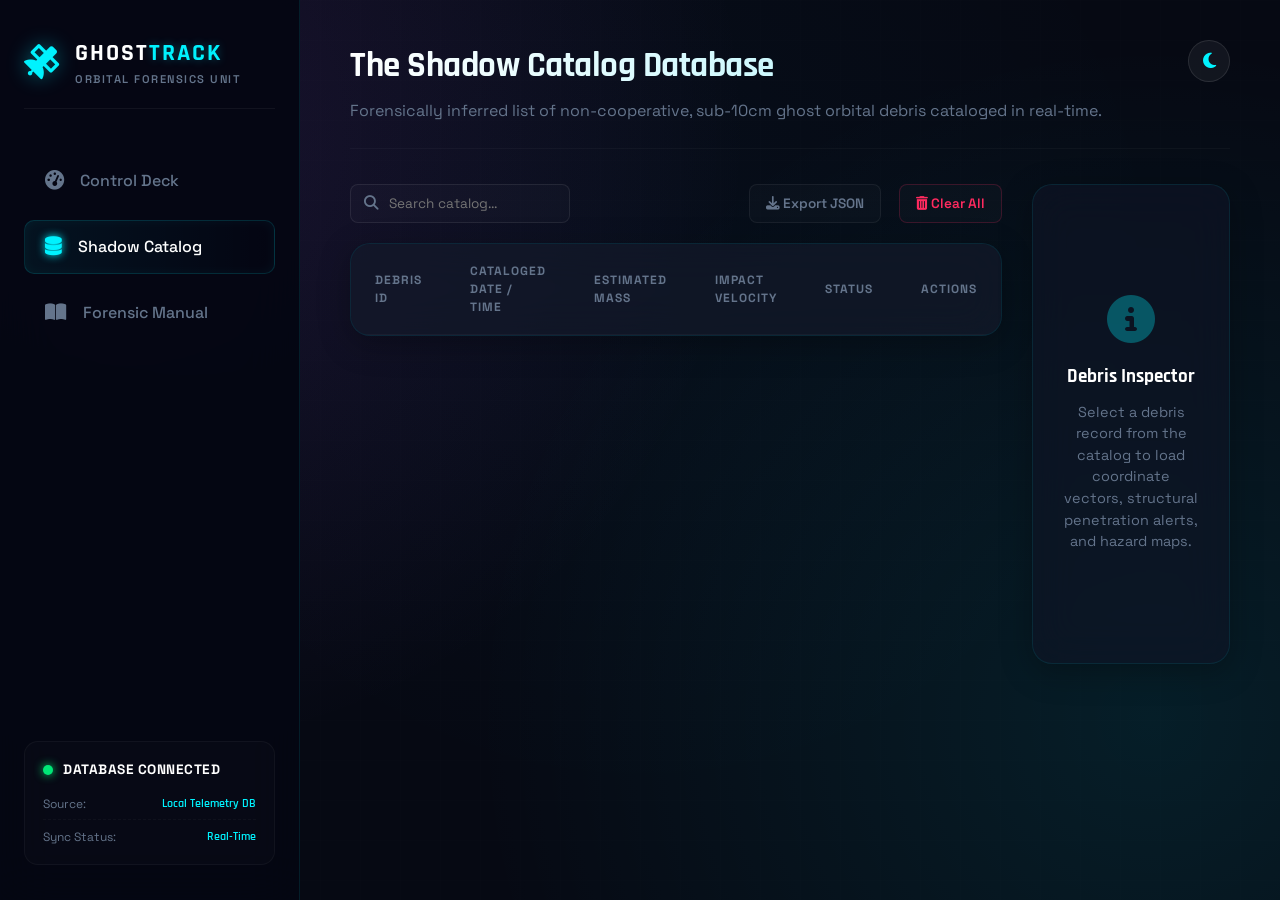
==== frontend/catalog.html @ d2152845 "feat: split prototype into distinct physical pages (index, catalog, manual) with entry transitions" ====
<!DOCTYPE html>
<html lang="en">
<head>
    <meta charset="UTF-8">
    <meta name="viewport" content="width=device-width, initial-scale=1.0">
    <title>GhostTrack // Shadow Catalog Database</title>
    <!-- Google Fonts -->
    <link rel="preconnect" href="https://fonts.googleapis.com">
    <link rel="preconnect" href="https://fonts.gstatic.com" crossorigin>
    <link href="https://fonts.googleapis.com/css2?family=Rajdhani:wght@500;600;700;900&family=Space+Grotesk:wght@300;400;500;600;700&display=swap" rel="stylesheet">
    <!-- FontAwesome Icons -->
    <link rel="stylesheet" href="https://cdnjs.cloudflare.com/ajax/libs/font-awesome/6.4.0/css/all.min.css">
    <!-- Custom Styles -->
    <link rel="stylesheet" href="style.css">
</head>
<body>
    <div class="app-container">
        <!-- Sidebar Navigation -->
        <aside class="sidebar">
            <div class="brand">
                <i class="fa-solid fa-satellite brand-icon"></i>
                <div class="brand-text">
                    <h1>GHOST<span>TRACK</span></h1>
                    <p>Orbital Forensics Unit</p>
                </div>
            </div>
            
            <nav class="nav-menu">
                <a href="index.html" class="nav-item" id="nav-dash"><i class="fa-solid fa-gauge-high"></i> Control Deck</a>
                <a href="catalog.html" class="nav-item active" id="nav-catalog"><i class="fa-solid fa-database"></i> Shadow Catalog</a>
                <a href="manual.html" class="nav-item" id="nav-manual"><i class="fa-solid fa-book-open"></i> Forensic Manual</a>
            </nav>
            
            <!-- Side Panel Status Indicators -->
            <div class="system-status-card">
                <div class="status-indicator">
                    <span class="pulse-dot"></span>
                    <span class="status-label">Database Connected</span>
                </div>
                <div class="meta-row">
                    <span class="meta-label">Source:</span>
                    <span class="meta-val">Local Telemetry DB</span>
                </div>
                <div class="meta-row">
                    <span class="meta-label">Sync Status:</span>
                    <span class="meta-val">Real-Time</span>
                </div>
            </div>
        </aside>

        <!-- Main Workspace -->
        <main class="main-content">
            <!-- Header Banner -->
            <header class="header">
                <div class="header-title">
                    <h2>The Shadow Catalog Database</h2>
                    <p>Forensically inferred list of non-cooperative, sub-10cm ghost orbital debris cataloged in real-time.</p>
                </div>
                <div class="header-actions">
                    <button id="theme-toggle" class="btn-theme-toggle" title="Toggle Light/Dark Theme">
                        <i class="fa-solid fa-moon"></i>
                    </button>
                </div>
            </header>

            <!-- Table and Detail Layout -->
            <div class="catalog-layout" style="display: grid; grid-template-columns: 1.8fr 1fr; gap: 30px;">
                <!-- Main Table Section -->
                <div class="catalog-section" style="display: flex; flex-direction: column; gap: 20px;">
                    <div class="catalog-header-bar" style="display: flex; justify-content: space-between; align-items: center; gap: 15px; flex-wrap: wrap;">
                        <div class="search-wrapper">
                            <i class="fa-solid fa-magnifying-glass"></i>
                            <input type="text" class="search-input" id="catalog-search" placeholder="Search catalog..." oninput="searchCatalog()">
                        </div>
                        <div class="catalog-actions" style="display: flex; gap: 10px;">
                            <button class="btn-secondary" onclick="exportCatalog()"><i class="fa-solid fa-download"></i> Export JSON</button>
                            <button class="btn-secondary btn-delete" onclick="clearCatalog()"><i class="fa-solid fa-trash-can"></i> Clear All</button>
                        </div>
                    </div>
                    
                    <div class="table-container card">
                        <table class="data-table">
                            <thead>
                                <tr>
                                    <th>Debris ID</th>
                                    <th>Cataloged Date / Time</th>
                                    <th>Estimated Mass</th>
                                    <th>Impact Velocity</th>
                                    <th>Status</th>
                                    <th>Actions</th>
                                </tr>
                            </thead>
                            <tbody id="catalog-body">
                                <!-- Populated dynamically -->
                            </tbody>
                        </table>
                    </div>
                </div>

                <!-- Inspection Detail Panel -->
                <div class="card detail-panel-card" id="detail-panel" style="padding: 28px; min-height: 480px; display: flex; flex-direction: column; justify-content: center; align-items: center; text-align: center; color: var(--color-text-muted); transition: all 0.3s ease;">
                    <i class="fa-solid fa-circle-info" style="font-size: 3rem; margin-bottom: 20px; color: var(--color-primary); opacity: 0.3;"></i>
                    <h3 style="font-family: var(--font-display); font-size: 1.2rem; color: var(--color-text-light); margin-bottom: 10px;">Debris Inspector</h3>
                    <p style="font-size: 0.9rem; max-width: 250px; line-height: 1.5;">Select a debris record from the catalog to load coordinate vectors, structural penetration alerts, and hazard maps.</p>
                </div>
            </div>
        </main>
    </div>
    
    <!-- Custom JS logic -->
    <script src="app.js"></script>
</body>
</html>
---- frontend/style.css ----
:root {
    --bg-color: #060913;          /* Cosmic Midnight Navy */
    --bg-grid: rgba(0, 242, 254, 0.015);
    --card-bg: rgba(14, 20, 38, 0.65); /* Distinct semi-transparent slate card */
    --card-border: rgba(0, 242, 254, 0.09);
    --card-border-hover: rgba(0, 242, 254, 0.3);
    
    --color-primary: #00f2fe;     /* Forensic Cyan */
    --color-secondary: #a855f7;   /* Orbit Purple */
    --color-accent: #ffb703;      /* Warning Gold */
    --color-danger: #ff2a5f;      /* Threat Crimson */
    --color-success: #05d9e8;     /* Tech Teal */
    --color-green: #00e676;       /* Safe Green */
    
    --color-text: #cbd5e1;        /* Slate 300 */
    --color-text-muted: #64748b;  /* Slate 500 */
    --color-text-light: #ffffff;  /* Pure White */
    
    --font-sans: 'Space Grotesk', sans-serif;
    --font-display: 'Rajdhani', sans-serif;
}

* {
    box-sizing: border-box;
    margin: 0;
    padding: 0;
}

body {
    background-color: var(--bg-color);
    background-image: 
        radial-gradient(circle at 10% 15%, rgba(168, 85, 247, 0.12) 0%, transparent 45%),
        radial-gradient(circle at 90% 80%, rgba(0, 242, 254, 0.09) 0%, transparent 50%),
        radial-gradient(circle at 50% 30%, rgba(14, 165, 233, 0.03) 0%, transparent 60%),
        linear-gradient(rgba(255, 255, 255, 0.003) 1px, transparent 1px),
        linear-gradient(90deg, rgba(255, 255, 255, 0.003) 1px, transparent 1px);
    background-size: 100% 100%, 100% 100%, 100% 100%, 40px 40px, 40px 40px;
    color: var(--color-text);
    font-family: var(--font-sans);
    overflow-x: hidden;
    min-height: 100vh;
    line-height: 1.5;
}

/* Scrollbar styling */
::-webkit-scrollbar {
    width: 8px;
    height: 8px;
}
::-webkit-scrollbar-track {
    background: rgba(3, 5, 12, 0.9);
}
::-webkit-scrollbar-thumb {
    background: rgba(0, 242, 254, 0.15);
    border-radius: 4px;
}
::-webkit-scrollbar-thumb:hover {
    background: rgba(0, 242, 254, 0.4);
}

.app-container {
    display: flex;
    min-height: 100vh;
}

/* Sidebar Styling */
.sidebar {
    width: 300px;
    background: rgba(5, 7, 18, 0.95);
    border-right: 1px solid rgba(0, 242, 254, 0.1);
    backdrop-filter: blur(25px);
    display: flex;
    flex-direction: column;
    padding: 35px 24px;
    flex-shrink: 0;
    z-index: 10;
}

.brand {
    display: flex;
    align-items: center;
    gap: 16px;
    margin-bottom: 45px;
    border-bottom: 1px solid rgba(255, 255, 255, 0.05);
    padding-bottom: 20px;
}

.brand-icon {
    font-size: 2.2rem;
    color: var(--color-primary);
    filter: drop-shadow(0 0 10px rgba(0, 242, 254, 0.4));
    animation: float 4s ease-in-out infinite;
}

.brand-text h1 {
    font-family: var(--font-display);
    font-size: 1.5rem;
    font-weight: 900;
    letter-spacing: 2px;
    color: var(--color-text-light);
}

.brand-text h1 span {
    color: var(--color-primary);
    text-shadow: 0 0 10px rgba(0, 242, 254, 0.3);
}

.brand-text p {
    font-size: 0.7rem;
    color: var(--color-text-muted);
    letter-spacing: 1.5px;
    text-transform: uppercase;
    font-weight: 600;
}

.nav-menu {
    display: flex;
    flex-direction: column;
    gap: 12px;
    flex-grow: 1;
}

.nav-item {
    display: flex;
    align-items: center;
    gap: 16px;
    padding: 14px 20px;
    color: var(--color-text-muted);
    text-decoration: none;
    font-weight: 500;
    border-radius: 10px;
    transition: all 0.3s cubic-bezier(0.4, 0, 0.2, 1);
    border: 1px solid transparent;
}

.nav-item:hover, .nav-item.active {
    color: var(--color-text-light);
    background: linear-gradient(90deg, rgba(0, 242, 254, 0.06) 0%, transparent 100%);
    border: 1px solid rgba(0, 242, 254, 0.15);
    box-shadow: inset 0 0 12px rgba(0, 242, 254, 0.05);
}

.nav-item.active i {
    color: var(--color-primary);
    filter: drop-shadow(0 0 4px var(--color-primary));
}

.nav-item i {
    font-size: 1.2rem;
    transition: transform 0.3s ease;
}

.nav-item:hover i {
    transform: translateX(3px);
    color: var(--color-primary);
}

/* System Status Dashboard Side Panel */
.system-status-card {
    background: rgba(255, 255, 255, 0.015);
    border: 1px solid rgba(255, 255, 255, 0.04);
    border-radius: 14px;
    padding: 18px;
    margin-top: 30px;
}

.status-indicator {
    display: flex;
    align-items: center;
    gap: 10px;
    margin-bottom: 15px;
}

.pulse-dot {
    width: 10px;
    height: 10px;
    background: var(--color-green);
    border-radius: 50%;
    box-shadow: 0 0 10px var(--color-green);
    animation: pulse 2s infinite;
}

.status-label {
    font-size: 0.85rem;
    font-weight: 700;
    color: var(--color-text-light);
    text-transform: uppercase;
    letter-spacing: 0.5px;
}

.meta-row {
    display: flex;
    justify-content: space-between;
    font-size: 0.75rem;
    margin-top: 8px;
    border-bottom: 1px dashed rgba(255, 255, 255, 0.03);
    padding-bottom: 6px;
}

.meta-row:last-child {
    border-bottom: none;
    padding-bottom: 0;
}

.meta-label {
    color: var(--color-text-muted);
}

.meta-val {
    color: var(--color-primary);
    font-family: var(--font-display);
    font-weight: 600;
}

/* Main Content Area */
.main-content {
    flex-grow: 1;
    padding: 40px 50px;
    overflow-y: auto;
    max-height: 100vh;
}

/* Header */
.header {
    display: flex;
    justify-content: space-between;
    align-items: flex-start;
    margin-bottom: 35px;
    border-bottom: 1px solid rgba(255, 255, 255, 0.03);
    padding-bottom: 25px;
}

.header-title h2 {
    font-family: var(--font-display);
    font-size: 2.2rem;
    color: var(--color-text-light);
    margin-bottom: 6px;
    font-weight: 700;
    letter-spacing: -0.5px;
    background: linear-gradient(120deg, #fff, #a5f3fc);
    -webkit-background-clip: text;
    -webkit-text-fill-color: transparent;
}

.header-title p {
    color: var(--color-text-muted);
    font-size: 1rem;
}

/* Simulation Controls Deck */
.control-deck {
    margin-bottom: 35px;
}

.deck-title {
    font-family: var(--font-display);
    font-size: 1.1rem;
    color: var(--color-text-light);
    margin-bottom: 15px;
    display: flex;
    align-items: center;
    gap: 10px;
    letter-spacing: 0.5px;
}

.deck-title i {
    color: var(--color-secondary);
}

.simulation-modes {
    display: grid;
    grid-template-columns: repeat(3, 1fr);
    gap: 20px;
}

.mode-card {
    background: var(--card-bg);
    border: 1px solid var(--card-border);
    border-radius: 16px;
    padding: 20px;
    cursor: pointer;
    transition: all 0.3s cubic-bezier(0.4, 0, 0.2, 1);
    display: flex;
    flex-direction: column;
    justify-content: space-between;
    position: relative;
    overflow: hidden;
}

.mode-card::before {
    content: '';
    position: absolute;
    top: 0;
    left: 0;
    width: 100%;
    height: 3px;
    background: transparent;
    transition: background 0.3s ease;
}

.mode-card.active::before {
    background: linear-gradient(90deg, var(--color-primary), var(--color-secondary));
}

.mode-card:hover {
    border-color: rgba(0, 242, 254, 0.4);
    transform: translateY(-3px);
    box-shadow: 0 10px 25px rgba(0, 242, 254, 0.05);
}

.mode-card.active {
    border-color: rgba(0, 242, 254, 0.6);
    box-shadow: 0 12px 30px rgba(0, 242, 254, 0.08);
}

.mode-header {
    display: flex;
    justify-content: space-between;
    align-items: center;
    margin-bottom: 12px;
}

.mode-header h4 {
    font-family: var(--font-display);
    font-size: 1.05rem;
    color: var(--color-text-light);
    font-weight: 700;
}

.mode-icon {
    font-size: 1.3rem;
    color: var(--color-text-muted);
    transition: color 0.3s ease;
}

.mode-card:hover .mode-icon, .mode-card.active .mode-icon {
    color: var(--color-primary);
}

.mode-card p {
    font-size: 0.8rem;
    color: var(--color-text-muted);
    margin-bottom: 20px;
    min-height: 48px;
}

.mode-meta {
    font-size: 0.75rem;
    display: flex;
    justify-content: space-between;
    border-top: 1px solid rgba(255, 255, 255, 0.05);
    padding-top: 12px;
}

.mode-meta span {
    font-weight: 600;
}

.mode-btn {
    width: 100%;
    margin-top: 15px;
    background: rgba(0, 242, 254, 0.06);
    border: 1px solid rgba(0, 242, 254, 0.2);
    color: var(--color-primary);
    padding: 10px;
    border-radius: 8px;
    font-weight: 600;
    cursor: pointer;
    font-family: var(--font-sans);
    transition: all 0.2s ease;
}

.mode-card.active .mode-btn {
    background: linear-gradient(135deg, var(--color-primary), var(--color-secondary));
    color: #000;
    border: none;
}

.mode-card:hover .mode-btn {
    border-color: var(--color-primary);
}

/* Dashboard Grid */
.dashboard-grid {
    display: grid;
    grid-template-columns: repeat(12, 1fr);
    gap: 30px;
    margin-bottom: 45px;
}

.card {
    background: var(--card-bg);
    border: 1px solid var(--card-border);
    border-radius: 20px;
    backdrop-filter: blur(20px);
    box-shadow: 0 8px 32px 0 rgba(0, 0, 0, 0.28);
    transition: all 0.3s cubic-bezier(0.4, 0, 0.2, 1);
    display: flex;
    flex-direction: column;
    overflow: hidden;
}

.card:hover {
    border-color: var(--card-border-hover);
    box-shadow: 0 10px 30px rgba(0, 242, 254, 0.05);
}

.card-header {
    padding: 22px 28px;
    border-bottom: 1px solid rgba(255, 255, 255, 0.05);
    display: flex;
    justify-content: space-between;
    align-items: center;
}

.card-header h3 {
    font-family: var(--font-display);
    font-size: 1.1rem;
    color: var(--color-text-light);
    display: flex;
    align-items: center;
    gap: 12px;
    letter-spacing: 0.5px;
    font-weight: 700;
}

.card-header h3 i {
    color: var(--color-primary);
}

.card-body {
    padding: 28px;
    flex-grow: 1;
}

/* Grid Sizes */
.card-telemetry {
    grid-column: span 7;
}

.card-inference {
    grid-column: span 5;
}

.card-map {
    grid-column: span 8;
}

.card-alerts {
    grid-column: span 4;
}

/* Telemetry styles */
.tag-status {
    background: rgba(5, 217, 232, 0.1);
    color: var(--color-success);
    border: 1px solid rgba(5, 217, 232, 0.2);
    font-size: 0.7rem;
    padding: 4px 12px;
    border-radius: 20px;
    font-weight: 700;
    text-transform: uppercase;
    letter-spacing: 1px;
}

.telemetry-grid {
    display: grid;
    grid-template-columns: repeat(3, 1fr);
    gap: 16px;
}

.telemetry-item {
    background: rgba(14, 20, 38, 0.45);
    border: 1px solid rgba(255, 255, 255, 0.05);
    padding: 16px;
    border-radius: 12px;
    display: flex;
    flex-direction: column;
    gap: 8px;
    transition: all 0.2s ease;
}

.telemetry-item:hover {
    background: rgba(14, 20, 38, 0.7);
    border-color: var(--color-primary);
    box-shadow: 0 4px 16px rgba(0, 242, 254, 0.15);
    transform: translateY(-2px);
}

.tele-label {
    font-size: 0.72rem;
    color: var(--color-text-muted);
    font-weight: 600;
    letter-spacing: 0.5px;
    text-transform: uppercase;
}

.tele-val {
    font-family: var(--font-display);
    font-size: 1.15rem;
    color: var(--color-text-light);
    font-weight: 700;
}

/* Inference Solver widgets */
.tag-model {
    background: rgba(157, 78, 221, 0.1);
    color: var(--color-secondary);
    border: 1px solid rgba(157, 78, 221, 0.2);
    font-size: 0.7rem;
    padding: 4px 12px;
    border-radius: 20px;
    font-weight: 700;
}

.inference-stats {
    display: flex;
    flex-direction: column;
    gap: 20px;
    margin-bottom: 24px;
}

.stat-box {
    background: rgba(255, 255, 255, 0.01);
    border: 1px solid rgba(255, 255, 255, 0.03);
    padding: 20px 24px;
    border-radius: 14px;
    position: relative;
    overflow: hidden;
    display: flex;
    justify-content: space-between;
    align-items: center;
}

.stat-box::before {
    content: '';
    position: absolute;
    top: 0;
    left: 0;
    width: 4px;
    height: 100%;
    background: linear-gradient(to bottom, var(--color-primary), var(--color-secondary));
}

.stat-info {
    display: flex;
    flex-direction: column;
    gap: 4px;
}

.stat-header {
    font-size: 0.8rem;
    color: var(--color-text-muted);
    font-weight: 600;
    text-transform: uppercase;
}

.stat-value {
    font-family: var(--font-display);
    font-size: 2rem;
    font-weight: 900;
    color: var(--color-text-light);
}

.ground-truth-val {
    font-size: 0.78rem;
    color: var(--color-accent);
    font-weight: 500;
}

.stat-icon {
    font-size: 2.2rem;
    color: rgba(255, 255, 255, 0.03);
    position: absolute;
    right: 20px;
    pointer-events: none;
    transition: color 0.3s ease;
}

.stat-box:hover .stat-icon {
    color: rgba(0, 242, 254, 0.08);
}

.inference-accuracy {
    background: rgba(0, 242, 254, 0.03);
    border: 1px solid rgba(0, 242, 254, 0.1);
    padding: 16px;
    border-radius: 12px;
    text-align: center;
    font-size: 0.95rem;
    font-weight: 600;
    display: flex;
    align-items: center;
    justify-content: center;
    gap: 8px;
}

.inference-accuracy .pct {
    color: var(--color-primary);
    font-family: var(--font-display);
    font-weight: 800;
    font-size: 1.2rem;
    text-shadow: 0 0 10px rgba(0, 242, 254, 0.2);
}

/* Orbit Path Map and Chart */
.chart-container {
    height: 380px;
    position: relative;
}

.legend-dot {
    display: inline-block;
    width: 9px;
    height: 9px;
    border-radius: 50%;
    margin-right: 6px;
}

.legend-dot.nominal-dot {
    background-color: var(--color-primary);
    box-shadow: 0 0 8px var(--color-primary);
}

.legend-dot.cloud-dot {
    background-color: rgba(157, 78, 221, 0.6);
}

.card-tools {
    display: flex;
    align-items: center;
    font-size: 0.8rem;
    color: var(--color-text-muted);
}

/* Collision Avoidance Alert Panel */
.alerts-list {
    display: flex;
    flex-direction: column;
    gap: 16px;
    max-height: 380px;
    overflow-y: auto;
    padding-right: 5px;
}

.alert-item {
    background: rgba(255, 42, 95, 0.03);
    border: 1px solid rgba(255, 42, 95, 0.12);
    border-radius: 12px;
    padding: 16px;
    position: relative;
    transition: all 0.2s ease;
}

.alert-item:hover {
    border-color: rgba(255, 42, 95, 0.3);
    background: rgba(255, 42, 95, 0.06);
}

.alert-item::before {
    content: '';
    position: absolute;
    top: 0;
    left: 0;
    width: 4px;
    height: 100%;
    background-color: var(--color-danger);
    border-radius: 12px 0 0 12px;
}

.alert-header {
    display: flex;
    justify-content: space-between;
    font-weight: 700;
    font-family: var(--font-display);
    font-size: 0.9rem;
    color: var(--color-text-light);
    margin-bottom: 6px;
}

.alert-target {
    display: flex;
    align-items: center;
    gap: 8px;
}

.alert-target i {
    color: var(--color-danger);
    animation: flash 1.5s infinite;
}

.alert-distance {
    color: var(--color-danger);
}

.alert-body {
    font-size: 0.78rem;
    color: var(--color-text-muted);
    margin-bottom: 10px;
}

.alert-coords {
    background: rgba(0, 0, 0, 0.2);
    border-radius: 6px;
    padding: 8px;
    font-family: var(--font-display);
    font-size: 0.72rem;
    color: var(--color-primary);
    display: flex;
    justify-content: space-between;
}

.no-alerts {
    display: flex;
    flex-direction: column;
    align-items: center;
    justify-content: center;
    text-align: center;
    color: var(--color-text-muted);
    height: 100%;
    padding: 40px 20px;
    gap: 12px;
}

.no-alerts i {
    font-size: 2.5rem;
    color: var(--color-green);
    opacity: 0.5;
}

/* Shadow Catalog Section */
.section {
    margin-top: 45px;
}

.section-header {
    display: flex;
    justify-content: space-between;
    align-items: flex-end;
    margin-bottom: 25px;
}

.section-header-title h2 {
    font-family: var(--font-display);
    font-size: 1.6rem;
    color: var(--color-text-light);
    margin-bottom: 6px;
    font-weight: 700;
}

.section-header-title p {
    color: var(--color-text-muted);
    font-size: 0.95rem;
}

.catalog-actions {
    display: flex;
    gap: 15px;
    align-items: center;
}

.search-wrapper {
    position: relative;
}

.search-wrapper i {
    position: absolute;
    left: 14px;
    top: 50%;
    transform: translateY(-50%);
    color: var(--color-text-muted);
    font-size: 0.9rem;
}

.search-input {
    background: rgba(255, 255, 255, 0.02);
    border: 1px solid rgba(255, 255, 255, 0.08);
    color: var(--color-text-light);
    padding: 10px 16px 10px 38px;
    border-radius: 8px;
    font-family: var(--font-sans);
    font-size: 0.85rem;
    outline: none;
    transition: all 0.3s ease;
    width: 220px;
}

.search-input:focus {
    border-color: rgba(0, 242, 254, 0.4);
    background: rgba(255, 255, 255, 0.04);
    box-shadow: 0 0 10px rgba(0, 242, 254, 0.1);
    width: 280px;
}

.btn-secondary {
    background: rgba(255, 255, 255, 0.02);
    border: 1px solid rgba(255, 255, 255, 0.06);
    color: var(--color-text-muted);
    padding: 10px 16px;
    border-radius: 8px;
    font-weight: 600;
    cursor: pointer;
    font-size: 0.85rem;
    transition: all 0.2s ease;
    font-family: var(--font-sans);
}

.btn-secondary:hover {
    color: var(--color-text-light);
    background: rgba(255, 255, 255, 0.05);
    border-color: rgba(255, 255, 255, 0.12);
}

.table-container {
    overflow: hidden;
}

.data-table {
    width: 100%;
    border-collapse: collapse;
    text-align: left;
}

.data-table th, .data-table td {
    padding: 18px 24px;
}

.data-table th {
    background: rgba(255, 255, 255, 0.015);
    color: var(--color-text-muted);
    font-size: 0.75rem;
    text-transform: uppercase;
    letter-spacing: 1px;
    font-weight: 700;
    border-bottom: 1px solid rgba(255, 255, 255, 0.05);
}

.data-table td {
    border-bottom: 1px solid rgba(255, 255, 255, 0.02);
    font-size: 0.88rem;
    color: var(--color-text);
}

.data-table tbody tr {
    transition: all 0.2s ease;
}

.data-table tbody tr:hover {
    background: rgba(0, 242, 254, 0.02);
}

.badge {
    padding: 4px 10px;
    border-radius: 4px;
    font-size: 0.72rem;
    font-weight: 700;
    text-transform: uppercase;
    letter-spacing: 0.5px;
}

.badge-cataloged {
    background: rgba(0, 242, 254, 0.08);
    color: var(--color-primary);
    border: 1px solid rgba(0, 242, 254, 0.15);
}

.table-btn {
    background: none;
    border: 1px solid rgba(0, 242, 254, 0.25);
    color: var(--color-primary);
    padding: 6px 14px;
    border-radius: 6px;
    font-size: 0.8rem;
    font-weight: 600;
    cursor: pointer;
    transition: all 0.2s ease;
}

.table-btn:hover {
    background: var(--color-primary);
    color: #03050c;
    box-shadow: 0 0 10px rgba(0, 242, 254, 0.3);
}

.btn-delete {
    color: var(--color-danger);
    border-color: rgba(255, 42, 95, 0.2);
    margin-left: 8px;
}

.btn-delete:hover {
    background: var(--color-danger);
    color: #fff;
    box-shadow: 0 0 10px rgba(255, 42, 95, 0.3);
}

/* Operations Manual Section styling */
.manual-grid {
    display: grid;
    grid-template-columns: repeat(2, 1fr);
    gap: 30px;
}

.manual-card {
    background: var(--card-bg);
    border: 1px solid var(--card-border);
    border-radius: 20px;
    padding: 28px;
}

.manual-card h3 {
    font-family: var(--font-display);
    font-size: 1.1rem;
    color: var(--color-text-light);
    margin-bottom: 15px;
    display: flex;
    align-items: center;
    gap: 12px;
}

.manual-card h3 i {
    color: var(--color-primary);
}

.manual-card p {
    font-size: 0.9rem;
    color: var(--color-text-muted);
    line-height: 1.6;
    margin-bottom: 15px;
}

.manual-card ul {
    list-style-position: inside;
    margin-top: 10px;
}

.manual-card li {
    font-size: 0.85rem;
    color: var(--color-text);
    margin-bottom: 8px;
}

.manual-card li strong {
    color: var(--color-primary);
}

/* Animations */
@keyframes pulse {
    0% {
        box-shadow: 0 0 0 0 rgba(0, 230, 118, 0.4);
    }
    70% {
        box-shadow: 0 0 0 10px rgba(0, 230, 118, 0);
    }
    100% {
        box-shadow: 0 0 0 0 rgba(0, 230, 118, 0);
    }
}

@keyframes flash {
    0%, 100% { opacity: 1; }
    50% { opacity: 0.3; }
}

@keyframes float {
    0% {
        transform: translateY(0px) rotate(0deg);
    }
    50% {
        transform: translateY(-6px) rotate(3deg);
    }
    100% {
        transform: translateY(0px) rotate(0deg);
    }
}

/* Responsive Grid styling */
@media (max-width: 1400px) {
    .dashboard-grid {
        gap: 20px;
    }
    .card-telemetry {
        grid-column: span 12;
    }
    .card-inference {
        grid-column: span 12;
    }
    .card-map {
        grid-column: span 12;
    }
    .card-alerts {
        grid-column: span 12;
    }
    .simulation-modes {
        grid-template-columns: 1fr;
    }
}

@media (max-width: 900px) {
    .app-container {
        flex-direction: column;
    }
    .sidebar {
        width: 100%;
        border-right: none;
        border-bottom: 1px solid rgba(0, 242, 254, 0.1);
        padding: 20px;
    }
    .main-content {
        padding: 20px;
    }
    .header {
        flex-direction: column;
        gap: 15px;
    }
}

/* 3D Orbit Globe HUD and Viewport styling */
#globe-canvas-wrapper canvas {
    display: block;
    width: 100%;
    height: 100%;
    cursor: grab;
}
#globe-canvas-wrapper canvas:active {
    cursor: grabbing;
}

.diag-header-row {
    display: flex;
    justify-content: space-between;
    gap: 12px;
    margin-bottom: 12px;
}

.diag-meta-box {
    background: rgba(255, 255, 255, 0.015);
    border: 1px solid rgba(255, 255, 255, 0.04);
    padding: 10px;
    border-radius: 8px;
    flex: 1;
    text-align: center;
    display: flex;
    flex-direction: column;
    gap: 2px;
}

.diag-meta-box .meta-label {
    font-size: 0.68rem;
    color: var(--color-text-muted);
    text-transform: uppercase;
}

.diag-meta-box .meta-val {
    font-family: var(--font-display);
    font-size: 1rem;
    font-weight: 700;
}

/* --- LIGHT THEME STYLING --- */
body.light-theme {
    --bg-color: #f1f5f9;
    --bg-grid: rgba(99, 102, 241, 0.03);
    --card-bg: rgba(255, 255, 255, 0.9);
    --card-border: rgba(99, 102, 241, 0.15);
    --card-border-hover: rgba(99, 102, 241, 0.4);
    
    --color-primary: #4f46e5;     /* Modern Indigo */
    --color-secondary: #8b5cf6;   /* Royal Purple */
    --color-accent: #d97706;      /* Deep Gold */
    --color-danger: #e11d48;      /* Rose Crimson */
    --color-success: #0d9488;     /* Tech Teal */
    --color-green: #16a34a;       /* Safe Green */
    
    --color-text: #334155;        /* Slate 700 */
    --color-text-muted: #64748b;  /* Slate 500 */
    --color-text-light: #0f172a;  /* Slate 900 */

    background-image: 
        radial-gradient(circle at 20% 30%, rgba(139, 92, 246, 0.04) 0%, transparent 40%),
        radial-gradient(circle at 80% 70%, rgba(79, 70, 229, 0.04) 0%, transparent 45%),
        linear-gradient(rgba(0, 0, 0, 0.015) 1px, transparent 1px),
        linear-gradient(90deg, rgba(0, 0, 0, 0.015) 1px, transparent 1px);
}

body.light-theme .sidebar {
    background: rgba(255, 255, 255, 0.95);
    border-right: 1px solid rgba(79, 70, 229, 0.15);
}

body.light-theme .system-status-card {
    background: rgba(0, 0, 0, 0.015);
    border: 1px solid rgba(0, 0, 0, 0.05);
}

body.light-theme .meta-row {
    border-bottom-color: rgba(0, 0, 0, 0.05);
}

body.light-theme .nav-item:hover, body.light-theme .nav-item.active {
    background: linear-gradient(90deg, rgba(79, 70, 229, 0.06) 0%, transparent 100%);
    border-color: rgba(79, 70, 229, 0.15);
    box-shadow: inset 0 0 12px rgba(79, 70, 229, 0.05);
}

body.light-theme .header {
    border-bottom-color: rgba(0, 0, 0, 0.05);
}

body.light-theme .header-title h2 {
    background: linear-gradient(120deg, #0f172a, #3b82f6);
    -webkit-background-clip: text;
    -webkit-text-fill-color: transparent;
}

body.light-theme .structural-widget {
    background: rgba(0, 0, 0, 0.015);
    border: 1px solid rgba(0, 0, 0, 0.04);
}

body.light-theme .structural-illustration {
    background: #f8fafc;
    border-color: rgba(0, 0, 0, 0.05);
}

body.light-theme .alert-coords {
    background: rgba(0, 0, 0, 0.03);
}

body.light-theme .search-input {
    background: rgba(0, 0, 0, 0.02);
    border-color: rgba(0, 0, 0, 0.08);
    color: #0f172a;
}

body.light-theme .search-input:focus {
    border-color: rgba(79, 70, 229, 0.4);
    background: rgba(0, 0, 0, 0.04);
    box-shadow: 0 0 10px rgba(79, 70, 229, 0.1);
}

body.light-theme .btn-secondary {
    background: rgba(0, 0, 0, 0.02);
    border-color: rgba(0, 0, 0, 0.06);
    color: var(--color-text-muted);
}

body.light-theme .btn-secondary:hover {
    color: #0f172a;
    background: rgba(0, 0, 0, 0.05);
    border-color: rgba(0, 0, 0, 0.12);
}

body.light-theme .data-table th {
    background: rgba(0, 0, 0, 0.015);
    border-bottom-color: rgba(0, 0, 0, 0.05);
}

body.light-theme .data-table td {
    border-bottom-color: rgba(0, 0, 0, 0.02);
}

body.light-theme .data-table tbody tr:hover {
    background: rgba(79, 70, 229, 0.02);
}

body.light-theme .table-btn:hover {
    color: #ffffff;
    box-shadow: 0 0 10px rgba(79, 70, 229, 0.3);
}

/* Theme Toggle Button Style */
.btn-theme-toggle {
    background: rgba(255, 255, 255, 0.05);
    border: 1px solid rgba(255, 255, 255, 0.1);
    color: var(--color-primary);
    width: 42px;
    height: 42px;
    border-radius: 50%;
    cursor: pointer;
    display: flex;
    align-items: center;
    justify-content: center;
    font-size: 1.1rem;
    transition: all 0.3s cubic-bezier(0.4, 0, 0.2, 1);
}

.btn-theme-toggle:hover {
    transform: scale(1.06) rotate(15deg);
    background: rgba(0, 242, 254, 0.15);
    border-color: var(--color-primary);
    box-shadow: 0 0 12px rgba(0, 242, 254, 0.3);
}

body.light-theme .btn-theme-toggle {
    background: rgba(0, 0, 0, 0.05);
    border-color: rgba(0, 0, 0, 0.1);
    color: var(--color-primary);
}

body.light-theme .btn-theme-toggle:hover {
    background: rgba(79, 70, 229, 0.15);
    box-shadow: 0 0 12px rgba(79, 70, 229, 0.3);
}

/* Custom 2D / 3D Visualizer Toggle styles */
.toggle-view-btn {
    transition: all 0.2s ease;
}
.toggle-view-btn:hover {
    opacity: 0.85;
}
body.light-theme .view-toggles {
    background: rgba(0,0,0,0.05) !important;
    border-color: rgba(0,0,0,0.05) !important;
}

/* --- LIGHT MODE VIBRANCY AND COLOR OVERRIDES --- */
#3d-globe-container {
    background: #02040a;
}

body.light-theme #3d-globe-container {
    background: radial-gradient(circle at center, #f1f5f9 0%, #e2e8f0 100%) !important;
    border: 1px solid rgba(79, 70, 229, 0.1);
}

body.light-theme .hud-overlay {
    background: rgba(255, 255, 255, 0.95) !important;
    border-color: rgba(79, 70, 229, 0.15) !important;
    box-shadow: 0 4px 15px rgba(0, 0, 0, 0.06);
}

body.light-theme .hud-overlay span {
    color: #1e293b !important;
}

body.light-theme .card-header {
    background: linear-gradient(90deg, rgba(79, 70, 229, 0.04), transparent 100%) !important;
    border-bottom-color: rgba(79, 70, 229, 0.1) !important;
}

body.light-theme .card {
    background: rgba(255, 255, 255, 0.85) !important;
    border-color: rgba(99, 102, 241, 0.15) !important;
    box-shadow: 0 8px 30px rgba(99, 102, 241, 0.06) !important;
}

body.light-theme .card:hover {
    border-color: rgba(99, 102, 241, 0.35) !important;
    box-shadow: 0 12px 35px rgba(99, 102, 241, 0.12) !important;
}

body.light-theme .telemetry-item {
    background: rgba(255, 255, 255, 0.6) !important;
    border-color: rgba(99, 102, 241, 0.08) !important;
}

body.light-theme .telemetry-item:hover {
    background: #ffffff !important;
    border-color: var(--color-primary) !important;
    box-shadow: 0 4px 15px rgba(79, 70, 229, 0.1) !important;
}

body.light-theme .stat-box {
    background: rgba(255, 255, 255, 0.65) !important;
    border-color: rgba(99, 102, 241, 0.08) !important;
}

body.light-theme .stat-box::before {
    background: linear-gradient(to bottom, var(--color-primary), var(--color-secondary)) !important;
}

body.light-theme .manual-card {
    background: rgba(255, 255, 255, 0.75) !important;
    border-color: rgba(99, 102, 241, 0.12) !important;
    box-shadow: 0 4px 20px rgba(99, 102, 241, 0.04);
}

/* Page Entry Animations */
@keyframes fadeInSlide {
    from {
        opacity: 0;
        transform: translateY(15px);
    }
    to {
        opacity: 1;
        transform: translateY(0);
    }
}

.main-content {
    animation: fadeInSlide 0.6s cubic-bezier(0.16, 1, 0.3, 1) forwards;
}
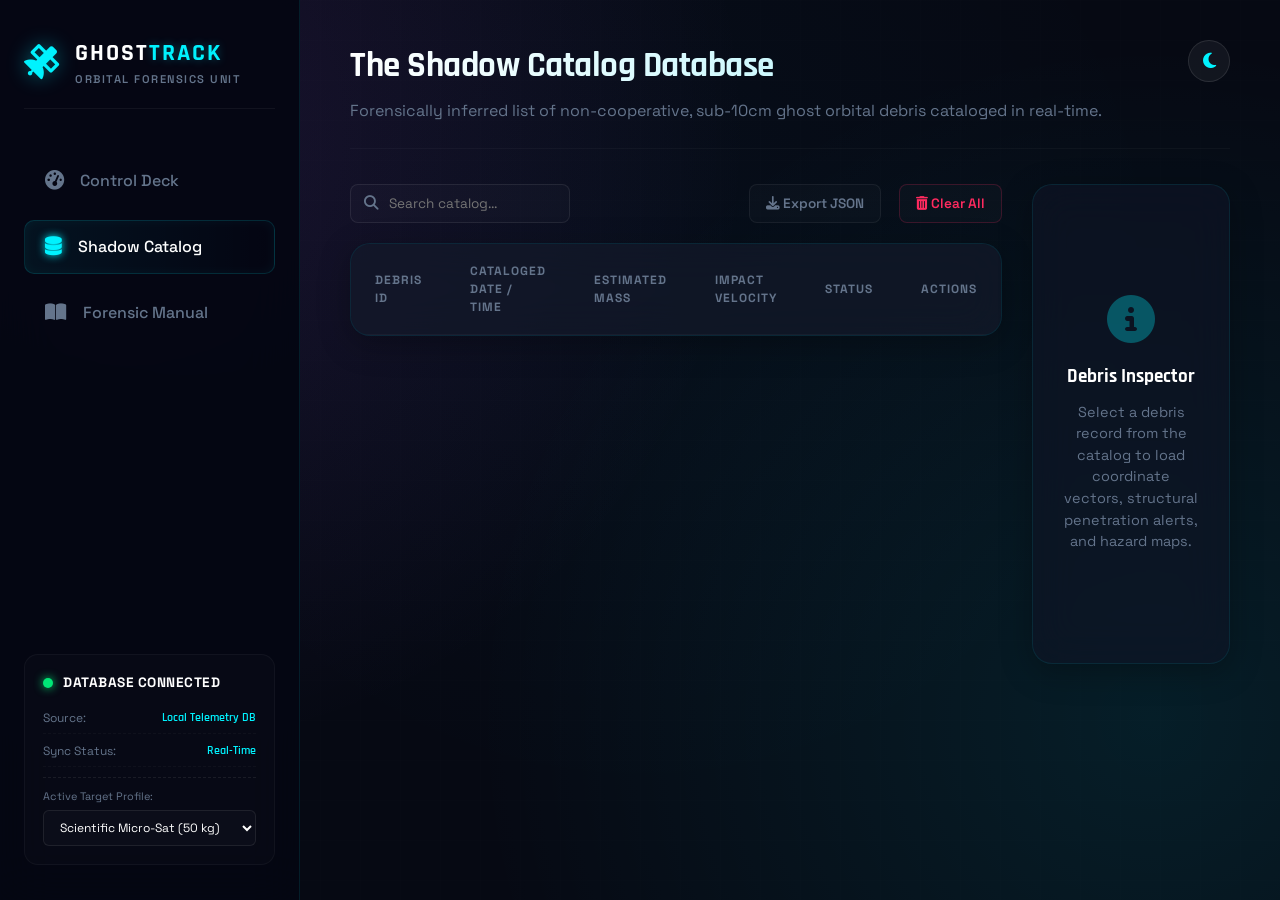
==== commit f7136798: "feat: implement manual Forensic Sandbox, dynamic Satellite Profiles, and Threat Level badges" ====
--- a/frontend/catalog.html
+++ b/frontend/catalog.html
@@ -44,6 +44,15 @@
                 <div class="meta-row">
                     <span class="meta-label">Sync Status:</span>
                     <span class="meta-val">Real-Time</span>
+                </div>
+                <div class="meta-row" style="flex-direction: column; align-items: stretch; gap: 6px; padding-top: 10px; margin-top: 10px; border-top: 1px dashed rgba(255,255,255,0.08);">
+                    <span class="meta-label" style="font-size: 0.68rem;">Active Target Profile:</span>
+                    <select id="sat-profile-select" onchange="changeSatelliteProfile()" class="theme-select" style="background: rgba(255,255,255,0.02); border: 1px solid rgba(255,255,255,0.08); color: var(--color-text-light); padding: 8px 12px; border-radius: 6px; font-family: var(--font-sans); font-size: 0.75rem; outline: none; cursor: pointer; transition: all 0.3s;">
+                        <option value="micro_sat">Scientific Micro-Sat (50 kg)</option>
+                        <option value="iss">Space Station (450 Tons)</option>
+                        <option value="comms_sat">Communications Sat (2 Tons)</option>
+                        <option value="cube_sat">CubeSat (4 kg)</option>
+                    </select>
                 </div>
             </div>
         </aside>
@@ -108,6 +117,6 @@
     </div>
     
     <!-- Custom JS logic -->
-    <script src="app.js"></script>
+    <script src="app.js?v=2.3"></script>
 </body>
 </html>
--- a/frontend/style.css
+++ b/frontend/style.css
@@ -1293,6 +1293,55 @@
     animation: fadeInSlide 0.6s cubic-bezier(0.16, 1, 0.3, 1) forwards;
 }
 
-
-
-
+/* Threat level badges */
+.badge-critical {
+    background: rgba(255, 42, 95, 0.08) !important;
+    color: var(--color-danger) !important;
+    border: 1px solid rgba(255, 42, 95, 0.2) !important;
+}
+.badge-warning {
+    background: rgba(255, 183, 3, 0.08) !important;
+    color: var(--color-accent) !important;
+    border: 1px solid rgba(255, 183, 3, 0.2) !important;
+}
+.badge-monitored {
+    background: rgba(0, 242, 254, 0.08) !important;
+    color: var(--color-primary) !important;
+    border: 1px solid rgba(0, 242, 254, 0.2) !important;
+}
+
+/* Satellite selector custom styling overrides */
+.theme-select {
+    transition: border-color 0.3s, box-shadow 0.3s;
+}
+.theme-select:hover {
+    border-color: var(--color-primary) !important;
+}
+.theme-select option {
+    background: #0d1117 !important;
+    color: #fff !important;
+}
+body.light-theme .theme-select option {
+    background: #ffffff !important;
+    color: #334155 !important;
+}
+body.light-theme .theme-select {
+    background: rgba(0, 0, 0, 0.02) !important;
+    border-color: rgba(0,0,0,0.1) !important;
+    color: #334155 !important;
+}
+
+/* Light mode overrides for sandbox card inputs */
+body.light-theme .sandbox-deck input {
+    background: rgba(0, 0, 0, 0.02) !important;
+    border-color: rgba(0, 0, 0, 0.1) !important;
+    color: #1e293b !important;
+}
+body.light-theme .sandbox-deck input:focus {
+    border-color: var(--color-primary) !important;
+}
+
+
+
+
+
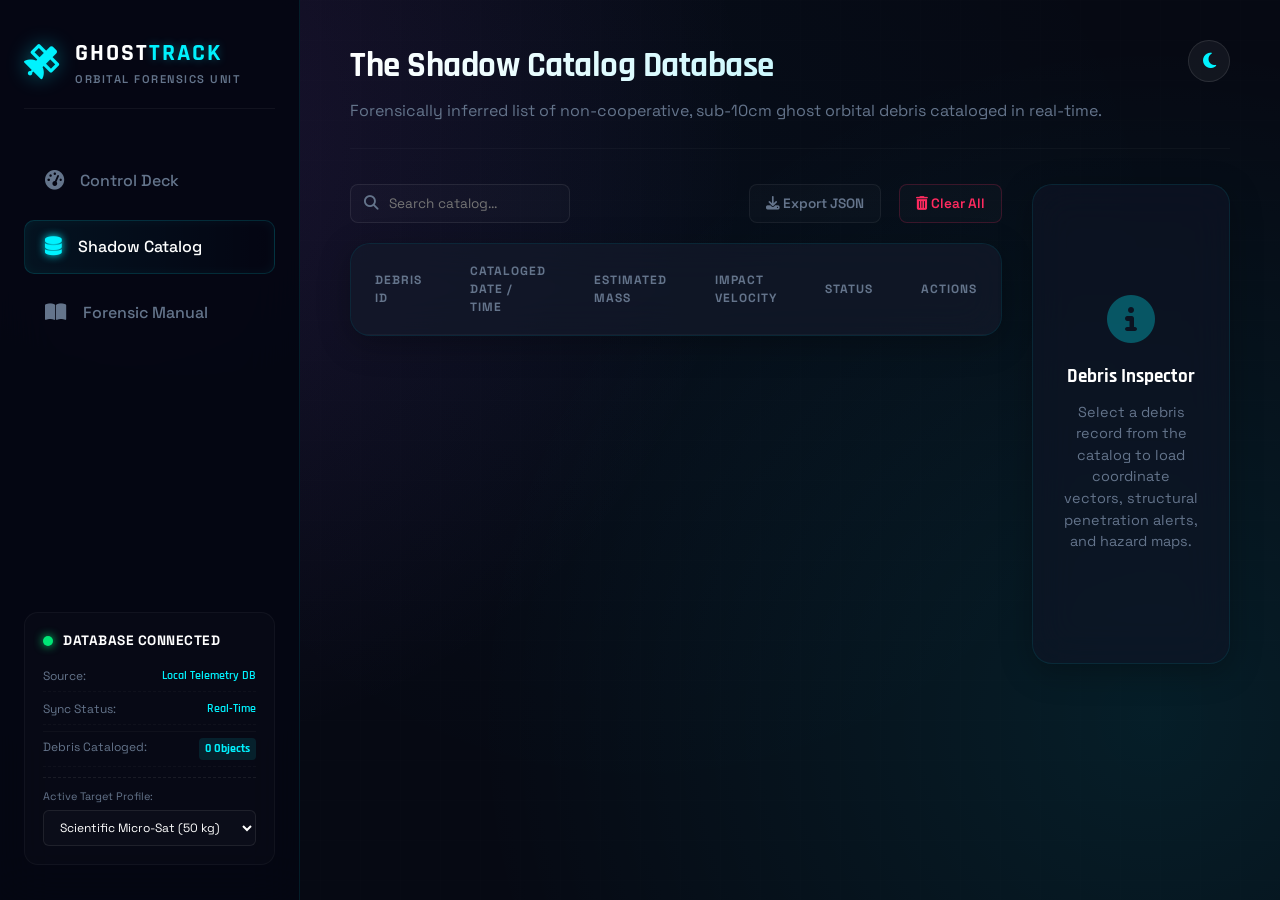
==== commit 0f7f1d8f: "feat: add 3D globe scroll-wheel zoom and live dynamic database counter" ====
--- a/frontend/catalog.html
+++ b/frontend/catalog.html
@@ -44,6 +44,10 @@
                 <div class="meta-row">
                     <span class="meta-label">Sync Status:</span>
                     <span class="meta-val">Real-Time</span>
+                </div>
+                <div class="meta-row" style="margin-top: 6px; padding-top: 6px; border-top: 1px solid rgba(255,255,255,0.03);">
+                    <span class="meta-label">Debris Cataloged:</span>
+                    <span class="meta-val" id="debris-counter" style="background: rgba(0, 242, 254, 0.1); padding: 2px 6px; border-radius: 4px; color: var(--color-primary); font-weight: 700; transition: all 0.3s; font-family: var(--font-display);">0 Objects</span>
                 </div>
                 <div class="meta-row" style="flex-direction: column; align-items: stretch; gap: 6px; padding-top: 10px; margin-top: 10px; border-top: 1px dashed rgba(255,255,255,0.08);">
                     <span class="meta-label" style="font-size: 0.68rem;">Active Target Profile:</span>
@@ -117,6 +121,6 @@
     </div>
     
     <!-- Custom JS logic -->
-    <script src="app.js?v=2.3"></script>
+    <script src="app.js?v=2.5"></script>
 </body>
 </html>
--- a/frontend/style.css
+++ b/frontend/style.css
@@ -570,15 +570,16 @@
 
 .stat-icon {
     font-size: 2.2rem;
-    color: rgba(255, 255, 255, 0.03);
+    color: rgba(255, 255, 255, 0.12);
     position: absolute;
     right: 20px;
     pointer-events: none;
-    transition: color 0.3s ease;
+    transition: color 0.3s ease, transform 0.3s ease;
 }
 
 .stat-box:hover .stat-icon {
-    color: rgba(0, 242, 254, 0.08);
+    color: rgba(0, 242, 254, 0.25);
+    transform: scale(1.08);
 }
 
 .inference-accuracy {
@@ -1341,7 +1342,57 @@
     border-color: var(--color-primary) !important;
 }
 
-
-
-
-
+/* Light mode overrides for stat box background icons */
+body.light-theme .stat-icon {
+    color: rgba(79, 70, 229, 0.1) !important;
+}
+body.light-theme .stat-box:hover .stat-icon {
+    color: rgba(79, 70, 229, 0.25) !important;
+}
+
+/* Light mode overrides for HUD panels and controls */
+body.light-theme .hud-controls-panel,
+body.light-theme .hud-shells-panel {
+    background: rgba(255, 255, 255, 0.95) !important;
+    border-color: rgba(79, 70, 229, 0.15) !important;
+    box-shadow: 0 4px 15px rgba(0, 0, 0, 0.05) !important;
+}
+
+body.light-theme .hud-controls-panel button {
+    border-color: rgba(79, 70, 229, 0.15) !important;
+    color: #1e293b !important;
+    background: rgba(79, 70, 229, 0.02) !important;
+}
+body.light-theme .hud-controls-panel button:hover {
+    background: rgba(79, 70, 229, 0.08) !important;
+}
+
+body.light-theme .hud-shells-panel label {
+    color: #334155 !important;
+}
+
+/* Debris database counter pulse animation */
+@keyframes pulseHighlight {
+    0% {
+        box-shadow: 0 0 0 0 rgba(0, 242, 254, 0.45);
+        transform: scale(1);
+    }
+    50% {
+        box-shadow: 0 0 0 8px rgba(0, 242, 254, 0);
+        transform: scale(1.08);
+        background: rgba(0, 242, 254, 0.3) !important;
+    }
+    100% {
+        box-shadow: 0 0 0 0 rgba(0, 242, 254, 0);
+        transform: scale(1);
+    }
+}
+
+.pulse-highlight {
+    animation: pulseHighlight 0.5s cubic-bezier(0.16, 1, 0.3, 1) forwards;
+}
+
+
+
+
+
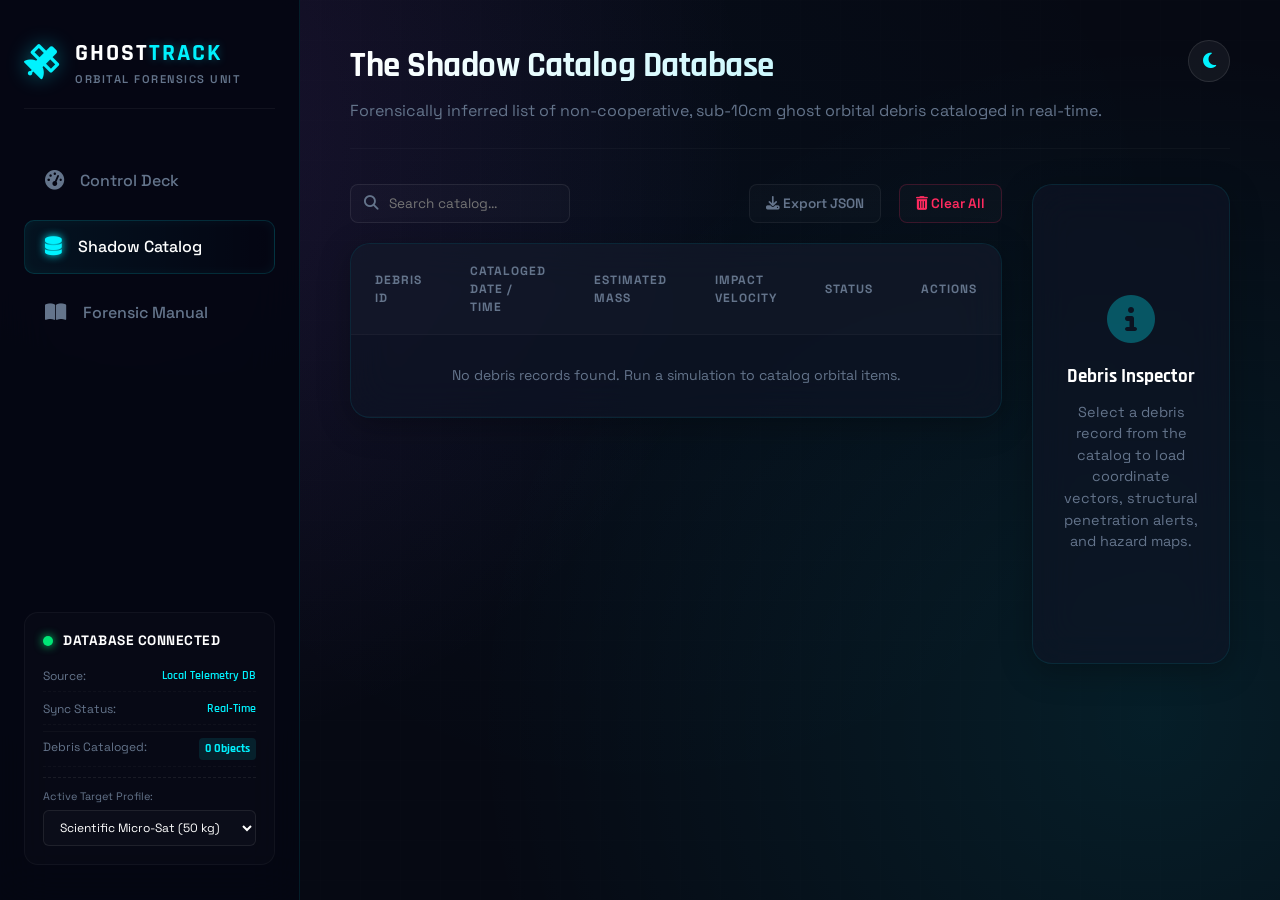
==== commit 91c2b1a0: "fix: prevent uncaught canvas context errors in initChart on pages without charts" ====
--- a/frontend/catalog.html
+++ b/frontend/catalog.html
@@ -121,6 +121,6 @@
     </div>
     
     <!-- Custom JS logic -->
-    <script src="app.js?v=2.5"></script>
+    <script src="app.js?v=2.6"></script>
 </body>
 </html>
